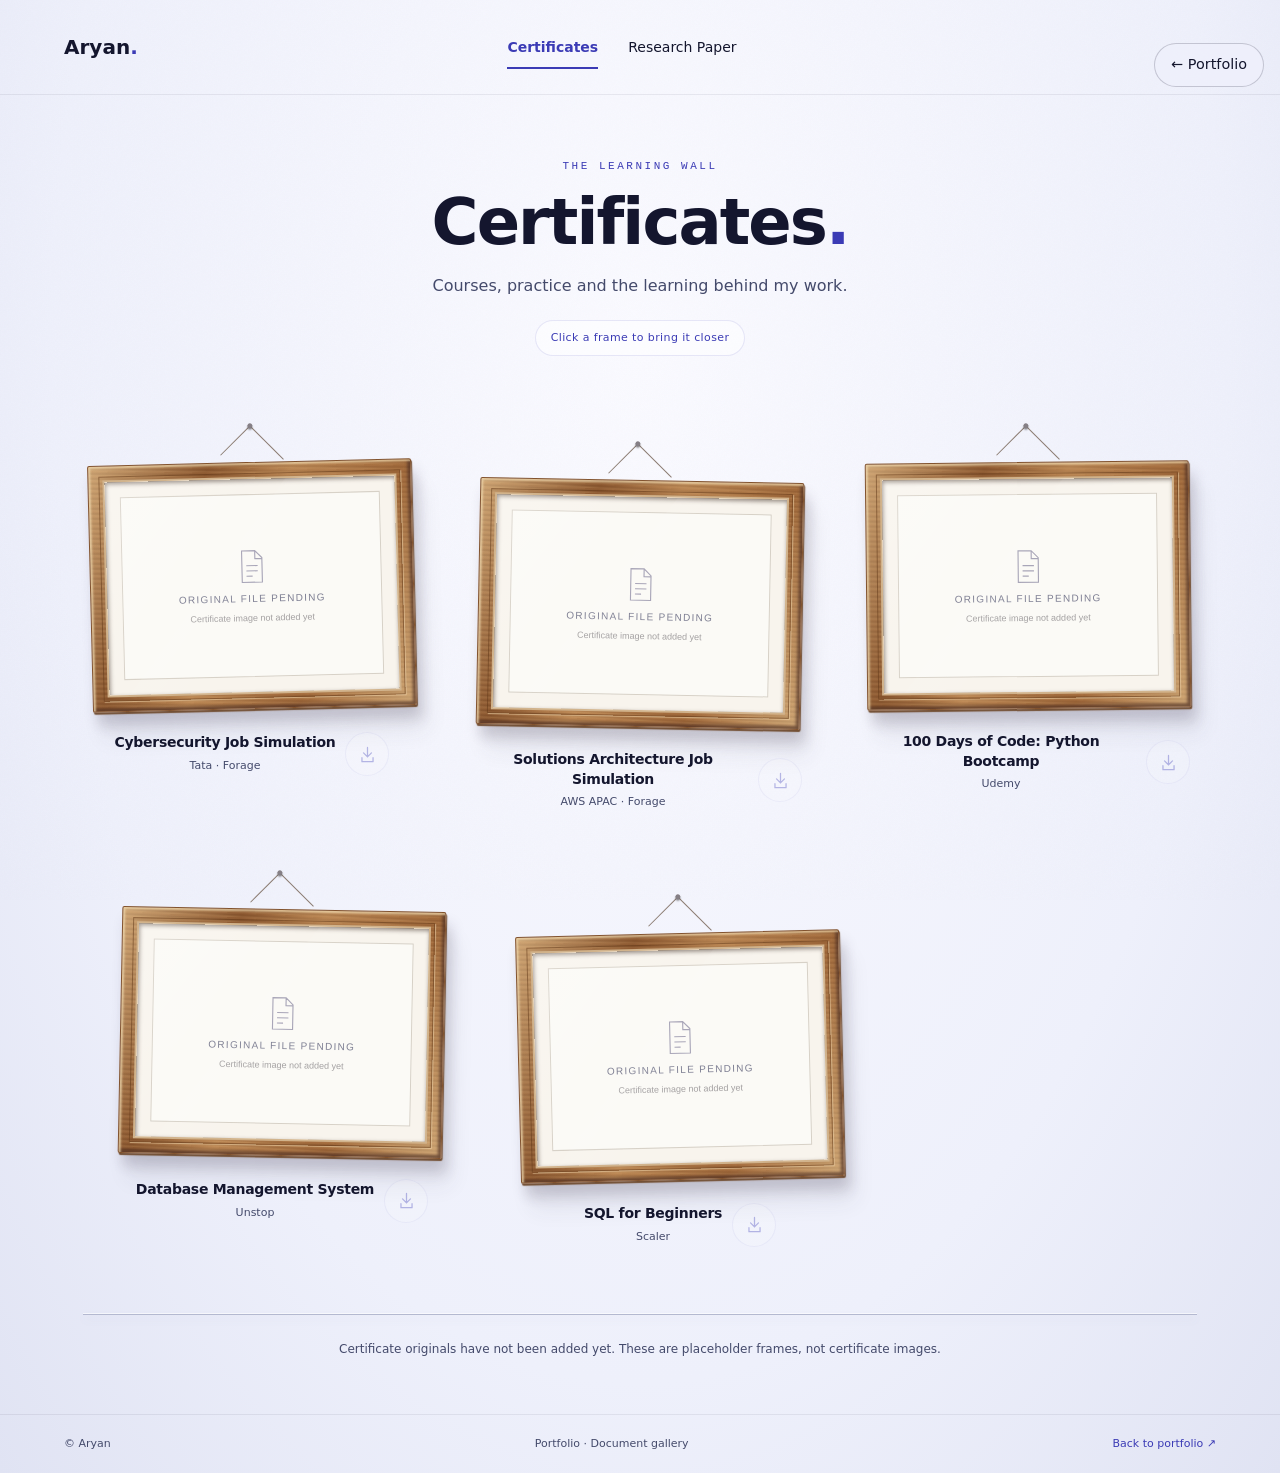
==== certificates.html @ ac75b2b1 "Add initial certificates.html file" ====
<!doctype html><html lang="en"><head><meta charset="utf-8"><meta name="viewport" content="width=device-width,initial-scale=1"><meta name="theme-color" content="#eef0fb"><title>Certificates · Aryan</title><link rel="stylesheet" href="style.css"><link rel="stylesheet" href="gallery.css"></head><body class="gallery-page" data-kind="certificates"><a class="skip-gallery" href="#wall">Skip to frames</a><header class="gallery-nav"><a class="logo" href="index.html">Aryan<span>.</span></a><div><a href="certificates.html" aria-current="page">Certificates</a><a href="research.html" >Research Paper</a></div><a class="back" href="index.html">← Portfolio</a></header><main><div class="gallery-heading"><p class="eyebrow">The learning wall</p><h1>Certificates<span>.</span></h1><p>Courses, practice and the learning behind my work.</p><span class="gallery-hint">Click a frame to bring it closer</span></div><div class="gallery-wall" id="wall"></div><p class="gallery-note">Certificate originals have not been added yet. These are placeholder frames, not certificate images.</p></main><footer class="gallery-footer"><span>© Aryan</span><span>Portfolio · Document gallery</span><a href="index.html">Back to portfolio ↗</a></footer><dialog class="frame-viewer" aria-label="Document preview"><button class="viewer-close" aria-label="Close preview" type="button">×</button><div class="viewer-stage"><div class="viewer-frame wood-frame"></div><div class="viewer-caption"><div><p class="viewer-issuer"></p><h2></h2><p class="viewer-note"></p></div><div class="viewer-download"></div></div></div></dialog><script src="gallery.js"></script></body></html>
---- style.css ----
:root{--g1:#26267a;--g2:#5b5bd6;--onacc:#eef0fb;--navbg:rgba(238,240,251,.88);--bg:#eef0fb;--fg:#14162e;--mut:#444a6b;--a:#3b3bb5;--b:#3b3bb5;--c:#6366f1;--line:rgba(20,22,46,.2);--card:rgba(255,255,255,.8);--accent:var(--a);--accent2:var(--b)}
*{box-sizing:border-box;margin:0;padding:0}
html{scroll-behavior:smooth;-webkit-text-size-adjust:100%}
body{background:var(--bg);color:var(--fg);font-family:Inter,ui-sans-serif,system-ui,-apple-system,"Segoe UI",Roboto,sans-serif;line-height:1.6;overflow-x:hidden}
a{color:inherit;text-decoration:none}
.progress{position:fixed;top:0;left:0;height:3px;width:100%;transform-origin:0 50%;transform:scaleX(0);background:linear-gradient(90deg,var(--accent),var(--accent2));z-index:50}
nav{position:fixed;top:0;left:0;right:0;display:flex;justify-content:space-between;align-items:center;padding:18px clamp(18px,4vw,48px);z-index:40;background:linear-gradient(180deg,var(--navbg),transparent)}
nav .logo{font-weight:800;letter-spacing:-.02em}
nav .links{display:flex;gap:clamp(12px,2.2vw,28px);font-size:.9rem;color:var(--mut)}
nav .links a:hover{color:var(--fg)}
section{position:relative;padding:clamp(80px,14vh,160px) clamp(20px,6vw,96px)}
.wrap{max-width:1180px;margin:0 auto}
.eyebrow{font-family:ui-monospace,Menlo,Consolas,monospace;font-size:.8rem;letter-spacing:.2em;text-transform:uppercase;color:var(--accent);margin-bottom:18px}
h1,h2,h3{letter-spacing:-.03em;line-height:1.05}
h2{font-size:clamp(2rem,5.5vw,4.2rem);margin-bottom:28px}
p{color:var(--mut);font-size:clamp(1rem,1.5vw,1.15rem)}
.grad{background:linear-gradient(100deg,var(--g1),var(--g2));-webkit-background-clip:text;background-clip:text;color:transparent;background-size:200% 100%}
.reveal{opacity:0;transform:translateY(40px);transition:opacity .9s cubic-bezier(.2,.7,.2,1),transform .9s cubic-bezier(.2,.7,.2,1)}
.reveal.in{opacity:1;transform:none}
.hero{min-height:100svh;display:flex;flex-direction:column;justify-content:center}
.hero h1{font-size:clamp(3rem,11.5vw,10rem);font-weight:900}
.hero h1 .ln{display:block;overflow:hidden;padding-bottom:.06em}
.hero h1 .ch{display:inline-block;transform:translateY(110%) rotate(8deg);animation:up 1s cubic-bezier(.2,.8,.2,1) forwards}
@keyframes up{to{transform:none}}
.hero .role{font-size:clamp(1.1rem,2.4vw,1.7rem);margin-top:22px;color:var(--fg)}
.hero .sub{max-width:620px;margin-top:14px}
.cta{display:flex;flex-wrap:wrap;gap:12px;margin-top:34px}
.btn{display:inline-flex;align-items:center;gap:8px;padding:13px 22px;border-radius:999px;border:1px solid var(--line);background:rgba(20,22,46,.05);font-weight:600;font-size:.95rem;transition:transform .25s,background .25s,border-color .25s;cursor:pointer;color:var(--fg);font-family:inherit}
.btn:hover{transform:translateY(-3px);border-color:var(--accent2);background:rgba(20,22,46,.09)}
.btn.primary{background:var(--accent);color:var(--onacc);border:0}
.scrollhint{position:absolute;bottom:28px;left:clamp(20px,6vw,96px);font-size:.75rem;letter-spacing:.2em;color:var(--mut);text-transform:uppercase;display:flex;gap:10px;align-items:center}
.scrollhint i{width:1px;height:38px;background:linear-gradient(var(--accent2),transparent);animation:drip 2s infinite}
@keyframes drip{0%{transform:scaleY(0);transform-origin:top}50%{transform:scaleY(1);transform-origin:top}51%{transform-origin:bottom}100%{transform:scaleY(0);transform-origin:bottom}}
.about-grid{display:grid;grid-template-columns:1.3fr 1fr;gap:clamp(24px,5vw,72px);align-items:start}
.about-grid p+p{margin-top:16px}
.stats{display:grid;grid-template-columns:1fr 1fr;gap:14px}
.stat{border:1px solid var(--line);background:var(--card);border-radius:20px;padding:22px;}
.stat b{display:block;font-size:2rem;letter-spacing:-.03em}
.stat span{font-size:.85rem;color:var(--mut)}
.pgrid{display:grid;grid-template-columns:repeat(2,1fr);gap:22px;margin-top:30px}
.pcard{min-height:320px;border-radius:28px;border:1px solid var(--line);background:var(--card);padding:28px;display:flex;flex-direction:column;justify-content:space-between;position:relative;overflow:hidden;transition:border-color .3s,transform .3s}
.pcard:hover{border-color:var(--pc,var(--accent));transform:translateY(-4px)}
.pcard::before{content:"";position:absolute;inset:-40%;background:radial-gradient(circle at 30% 20%,var(--pc,var(--accent)),transparent 45%);opacity:.16;transition:opacity .4s}
.pcard:hover::before{opacity:.3}
.pcard>*{position:relative}.pcard{text-decoration:none}
.pcard .num{font-family:ui-monospace,monospace;color:var(--accent);font-size:.85rem}
.pcard h3{font-size:clamp(1.6rem,3vw,2.3rem);margin:8px 0 10px}
.pcard p{font-size:1rem}
.chips{display:flex;flex-wrap:wrap;gap:8px;margin-top:14px}
.chip{font-size:.78rem;padding:5px 11px;border-radius:999px;border:1px solid var(--line);color:var(--fg);background:rgba(20,22,46,.05)}
.pcard .open{font-weight:700;display:flex;align-items:center;gap:8px;margin-top:16px}
.more{margin-top:26px;font-size:.95rem;color:var(--mut)}
.more a{color:var(--accent);border-bottom:1px solid currentColor}
/* skills */
.skills{overflow:hidden;padding-left:0;padding-right:0}
.skills .wrap{padding:0 clamp(20px,6vw,96px)}
.mq{display:flex;gap:14px;width:max-content;margin:12px 0;will-change:transform}
.mq span{font-size:clamp(1.4rem,4.5vw,3.4rem);font-weight:800;letter-spacing:-.03em;padding:6px 26px;border:1px solid var(--line);border-radius:999px;white-space:nowrap;background:var(--card)}
.mq.alt span{color:var(--mut);opacity:.75}
.skillgrid{display:grid;grid-template-columns:repeat(auto-fit,minmax(240px,1fr));gap:16px;margin-top:40px}
.sk{border:1px solid var(--line);border-radius:20px;padding:20px;background:var(--card);}
.sk h4{font-size:.8rem;letter-spacing:.15em;text-transform:uppercase;color:var(--accent);margin-bottom:10px;font-family:ui-monospace,monospace}
.sk p{font-size:.95rem;color:var(--fg)}
/* timeline */
.tl{position:relative;padding-left:34px;margin-top:20px}
.tl .rail{position:absolute;left:6px;top:6px;bottom:6px;width:2px;background:var(--line)}
.tl .fill{position:absolute;left:6px;top:6px;width:2px;height:calc(100% - 12px);transform-origin:0 0;transform:scaleY(0);background:linear-gradient(var(--accent),var(--accent2))}
.job{position:relative;margin-bottom:46px}
.job::before{content:"";position:absolute;left:-34px;top:8px;width:14px;height:14px;border-radius:50%;background:var(--bg);border:2px solid var(--accent2);}
.job .when{font-family:ui-monospace,monospace;font-size:.82rem;color:var(--accent2)}
.job h3{font-size:clamp(1.4rem,3vw,2.1rem);margin:4px 0}
.job ul{margin-top:12px;padding-left:18px;color:var(--mut)}
.job li{margin-bottom:8px;font-size:1.02rem}
.certs{display:grid;grid-template-columns:repeat(auto-fit,minmax(260px,1fr));gap:14px;margin-top:30px}
.cert{border:1px solid var(--line);border-radius:18px;padding:16px 18px;background:var(--card)}
.cert b{display:block;font-size:.98rem}.cert span{font-size:.82rem;color:var(--mut)}
/* contact */
.contact{text-align:center;min-height:90vh;display:flex;flex-direction:column;justify-content:center;align-items:center}
.contact .mail{font-size:clamp(1.3rem,5vw,3.6rem);font-weight:800;letter-spacing:-.03em;word-break:break-all;display:inline-block;transition:transform .2s}
.contact .row{display:flex;flex-wrap:wrap;gap:12px;justify-content:center;margin-top:30px}
footer{padding:30px;text-align:center;color:var(--mut);font-size:.82rem}
/* detail pages */
.dhero{min-height:92svh;display:flex;flex-direction:column;justify-content:center;padding-top:110px}
.dhero h1{font-size:clamp(2.6rem,9vw,7.5rem);font-weight:900}
.back{position:fixed;top:18px;left:clamp(18px,4vw,48px);z-index:45;font-size:.9rem;padding:8px 16px;border-radius:999px;border:1px solid var(--line);background:var(--navbg);}
.dnav{position:fixed;top:18px;right:clamp(18px,4vw,48px);z-index:45;display:flex;gap:10px}
.dnav a{font-size:.9rem;padding:8px 16px;border-radius:999px;border:1px solid var(--line);background:var(--navbg);}
.facts{display:grid;grid-template-columns:repeat(auto-fit,minmax(230px,1fr));gap:16px;margin-top:30px}
.fact{border:1px solid var(--line);border-radius:22px;padding:22px;background:var(--card);}
.fact h4{font-size:1.15rem;margin-bottom:8px;letter-spacing:-.02em}
.fact p{font-size:.95rem}
.steps{counter-reset:s;display:grid;gap:18px;margin-top:20px}
.step{display:grid;grid-template-columns:70px 1fr;gap:18px;align-items:start;border-top:1px solid var(--line);padding-top:18px}
.step::before{counter-increment:s;content:"0" counter(s);font-family:ui-monospace,monospace;font-size:2rem;color:var(--accent2);font-weight:700}
.step h4{font-size:1.3rem;margin-bottom:4px}
.note{border-left:3px solid var(--accent2);padding:10px 16px;background:rgba(20,22,46,.05);border-radius:0 12px 12px 0;margin-top:22px;font-size:.95rem;color:var(--fg)}
.nextp{display:block;text-align:center;padding:90px 20px}
.nextp small{display:block;color:var(--mut);letter-spacing:.2em;text-transform:uppercase;font-size:.75rem;margin-bottom:10px}
.nextp b{font-size:clamp(2rem,7vw,5rem);letter-spacing:-.03em}
.demo{margin-top:24px;font-family:ui-monospace,Menlo,monospace;font-size:.88rem;border:1px solid var(--line);border-radius:16px;padding:16px;background:#14162e;color:#eef0fb;overflow:auto;white-space:pre}
@media(max-width:820px){
 nav .links{display:none}
 .about-grid{grid-template-columns:1fr}
 .pgrid{grid-template-columns:1fr}
 .step{grid-template-columns:48px 1fr}
 .dnav{display:none}
}
@media(prefers-reduced-motion:reduce){.reveal{opacity:1;transform:none;transition:none}.hero h1 .ch{animation:none;transform:none}.conic{display:none}}

.gs .ch{background:linear-gradient(100deg,var(--g1),var(--g2),var(--g1));background-size:1000% 100%;-webkit-background-clip:text;background-clip:text;color:transparent}
.dhero h1{overflow-wrap:anywhere;font-size:clamp(2.4rem,8vw,6.5rem)}
.hero h1 .ln{white-space:nowrap}
@media(max-width:820px){.dhero h1 .ln{white-space:normal}.hero h1{font-size:clamp(2.6rem,15vw,5rem)}}
.stat b{font-size:clamp(1.4rem,5vw,2rem)}
.dhero p{text-shadow:0 2px 14px var(--navbg)}
.dhero h1{overflow-wrap:break-word;font-size:clamp(2.2rem,7vw,5.5rem)}.dhero h1 .ln{white-space:normal}

.btn:hover{border-color:var(--accent)}.back,.dnav a{background:var(--navbg)}nav .links a:hover{color:var(--accent)}


body{background:var(--bg)}
#scene{position:fixed;inset:0;z-index:-1;overflow:hidden;pointer-events:none;contain:strict}
#scene .sky,#scene .far,#scene .world,#scene .fg,#scene .stars{position:absolute;left:0;width:100%}
#scene .sky{top:0;height:100%}
#scene .stars{top:0;height:60%}
#scene .stars .tw{animation:tw 4s ease-in-out infinite alternate}
@keyframes tw{from{opacity:.25}to{opacity:1}}
#scene .orb{position:absolute;left:0;top:0;width:min(16vmin,150px);height:min(16vmin,150px);margin:-8vmin 0 0 -8vmin;border-radius:50%;will-change:transform;opacity:.6}
#scene .orb.big{width:min(26vmin,240px);height:min(26vmin,240px);margin:-13vmin 0 0 -13vmin}
#scene .far{top:0;height:150vh;will-change:transform;opacity:.6}
#scene .far svg,#scene .fg svg{display:block;width:100%;height:100%}
#scene .world{top:0;height:320vh;will-change:transform}
#scene .mt{position:absolute;left:50%;top:0;height:100%;width:max(100vw,144vh);transform:translateX(-50%)}
#scene .mt svg{display:block;width:100%;height:100%}
#scene .fg{bottom:0;height:24vh;will-change:transform}
#scene .mist{opacity:.55;position:absolute;left:-30%;width:160%;height:16vh;margin-top:-8vh;animation:drift 70s ease-in-out infinite alternate;will-change:transform}
@keyframes drift{from{transform:translate3d(-6%,0,0)}to{transform:translate3d(6%,0,0)}}
/* altitude HUD */
.hud{position:fixed;right:14px;top:50%;transform:translateY(-50%);height:42vh;width:2px;background:var(--line);z-index:30;border-radius:2px}
.hud i{position:absolute;right:-3px;width:8px;height:8px;border-radius:50%;background:var(--accent);top:0;margin-top:-4px;will-change:transform}
.hud b{position:absolute;right:16px;top:0;margin-top:-10px;font:600 .72rem ui-monospace,Menlo,monospace;letter-spacing:.12em;text-transform:uppercase;color:var(--fg);background:var(--navbg);padding:3px 8px;border-radius:999px;border:1px solid var(--line);white-space:nowrap}
.hud u{position:absolute;right:-2px;width:6px;height:2px;background:var(--line)}
@media(max-width:820px){.hud{right:8px;height:34vh}.hud b{display:none}}
@media(prefers-reduced-motion:reduce){#scene .mist,#scene .stars .tw{animation:none}}
body[data-theme=triage]{--bg:#0c2218;--fg:#e6e9f8;--mut:#b6c7ba;--a:#a5b4fc;--accent:#a5b4fc;--accent2:#a5b4fc;--line:rgba(238,240,226,.24);--card:rgba(14,40,30,.82);--g1:#a5b4fc;--g2:#e6e9f8;--onacc:#07150f;--navbg:rgba(12,34,24,.9)}
body[data-theme=triage] .demo{background:#06130d;color:#e6e9f8}
---- gallery.css ----
.document-buttons{position:fixed;bottom:22px;right:24px;display:flex;gap:10px;z-index:41}.document-buttons .btn{background:rgba(238,240,251,.94);backdrop-filter:blur(16px);box-shadow:0 5px 22px #14162e12}.document-buttons .btn span{color:var(--a);font-size:19px}
.gallery-page{min-height:100vh;background:radial-gradient(ellipse at 50% 24%,#fafaff 0,#eef0fb 65%,#e0e3f3 100%);color:var(--fg)}.gallery-page::after{content:"";position:fixed;inset:0;pointer-events:none;opacity:.035;background-image:url("data:image/svg+xml,%3Csvg xmlns='http://www.w3.org/2000/svg' width='150' height='150'%3E%3Cfilter id='n'%3E%3CfeTurbulence type='fractalNoise' baseFrequency='.7' numOctaves='3' stitchTiles='stitch'/%3E%3C/filter%3E%3Crect width='100%25' height='100%25' opacity='.6' filter='url(%23n)'/%3E%3C/svg%3E");z-index:-1}.gallery-nav{max-width:1440px;margin:auto;padding:25px 5%;display:flex;justify-content:space-between;align-items:center;gap:25px;font-size:14px;border-bottom:1px solid #14162e12}.gallery-nav .logo{font-size:20px;font-weight:800}.gallery-nav .logo span,.gallery-heading h1 span{color:var(--a)}.gallery-nav>div{display:flex;gap:30px}.gallery-nav [aria-current]{color:var(--a);font-weight:650}.gallery-nav [aria-current]::after{content:"";display:block;margin-top:4px;height:2px;background:var(--a)}.gallery-nav a{min-height:44px;display:inline-flex;align-items:center;position:relative}.gallery-nav [aria-current]::after{position:absolute;bottom:0;left:0;right:0}.gallery-heading{text-align:center;padding:63px 20px 48px}.gallery-heading .eyebrow{font-size:11px;letter-spacing:.23em;margin-bottom:13px}.gallery-heading h1{font-size:clamp(38px,5vw,64px);font-weight:800;margin-bottom:17px}.gallery-heading>p:not(.eyebrow){font-size:16px}.gallery-hint{display:inline-block;margin-top:22px;padding:8px 15px;border:1px solid #3b3bb51d;border-radius:24px;font-size:11px;letter-spacing:.035em;color:var(--a);background:#fff8}.gallery-wall{max-width:1210px;margin:auto;padding:32px 55px 68px;display:grid;grid-template-columns:repeat(3,minmax(0,1fr));column-gap:64px;row-gap:72px;position:relative}.gallery-wall::after{content:"";position:absolute;left:4%;right:4%;bottom:0;border-top:1px solid #b4b9d0;box-shadow:0 -1px #ffffff9c,0 4px 10px #727a9b29}.frame-card{min-width:0;position:relative;padding-top:26px;text-align:center;--tilt:-1.4deg}.frame-card:nth-child(2n){--tilt:1.1deg}.frame-card:nth-child(3n){--tilt:-.6deg}.hanging-wire{position:absolute;top:0;left:calc(50% - 24px);width:48px;height:42px;transform:rotate(45deg);border-left:1px solid #8b7c72;border-top:1px solid #8b7c72;z-index:0}.hanging-wire::before{content:"";position:absolute;top:-3px;left:-3px;width:5px;height:5px;border-radius:100%;background:#857f85;box-shadow:1px 1px 2px #0006}.frame-open{display:block;width:100%;position:relative;border:0;padding:0;background:none;text-align:center;cursor:zoom-in;transform:rotate(var(--tilt));transition:transform .35s cubic-bezier(.2,.7,.2,1),filter .35s;z-index:1}.frame-open:hover{transform:rotate(0) translateY(-5px);filter:drop-shadow(0 8px 6px #53412a25)}.frame-open:focus-visible{outline:3px solid var(--a);outline-offset:8px}.wood-frame{padding:16px;background:repeating-linear-gradient(2deg,#8c532c22 0px,#d6a97633 1px,#4c291425 3px,#bd86572a 5px),linear-gradient(115deg,#d6ae7c,#89552d 28%,#bd8955 47%,#a06839 73%,#d7b07d);border:1px solid #82532e;border-radius:2px;box-shadow:inset 2px 2px 2px #efd9afbc,inset -3px -3px 3px #492c21aa,1px 2px 1px #735035,5px 13px 14px #39324a35,10px 27px 22px #39324a12;position:relative}.wood-frame::after{content:"";position:absolute;inset:10px;border:1px solid #63391988;box-shadow:1px 1px 1px #eccfa5aa;pointer-events:none}.mat{padding:15px;background:#f8f4ed;box-shadow:inset 1px 2px 4px #38281e88,0 0 0 2px #d1b38c;position:relative;overflow:hidden}.placeholder{aspect-ratio:1.42;display:flex;flex-direction:column;align-items:center;justify-content:center;background:#fbfaf6;border:1px solid #d7d1c7;padding:15px;gap:9px;color:#7d7e92}.placeholder svg{width:30px;height:35px;stroke:#a5a2b5}.placeholder b{font-size:10px;letter-spacing:.13em;font-weight:500}.placeholder small{font-size:9px;color:#a3a0a1}.frame-glass{pointer-events:none;position:absolute;inset:16px;background:linear-gradient(127deg,#fff3 0%,#fff0 40%,#fff1 40.3%,#fff0 60%)}.frame-label{margin-top:23px;display:flex;align-items:center;gap:10px;justify-content:center}.frame-label h2{font-size:14px;line-height:1.4;letter-spacing:-.02em;margin:0}.frame-label p{font-size:11px;margin-top:4px}.frame-label>div{min-width:0}.download-icon{width:44px;height:44px;display:inline-flex;align-items:center;justify-content:center;flex-shrink:0;border:1px solid #3b3bb52a;border-radius:50%;background:#ffffff70;color:var(--a)}.download-icon svg{width:19px;height:19px}.download-icon[aria-disabled]{opacity:.34;cursor:not-allowed}.download-icon:hover:not([aria-disabled]){background:var(--a);color:white}.gallery-note{text-align:center;font-size:12px;max-width:660px;padding:25px 20px 55px;margin:auto}.gallery-footer{padding:20px 5%;border-top:1px solid #14162e12;display:flex;justify-content:space-between;gap:20px;font-size:11px;color:var(--mut)}.gallery-footer a{color:var(--a)}.paper-wall{grid-template-columns:390px minmax(0,1fr);gap:80px;align-items:center;max-width:1050px;padding-top:18px}.paper-wall .frame-card{--tilt:-1deg}.paper-wall .mat{padding:17px}.paper-wall img{width:100%;display:block;aspect-ratio:1275/1650;object-fit:contain;background:white}.paper-wall .frame-label h2{font-size:12px}.paper-description .eyebrow{font-size:10px}.paper-description h2{font-size:32px;line-height:1.15;margin-bottom:20px}.paper-description p{font-size:15px}.paper-description dl{margin:27px 0;display:grid;gap:15px}.paper-description dt{font-size:10px;text-transform:uppercase;letter-spacing:.13em;color:var(--a)}.paper-description dd{font-size:14px;color:var(--mut);margin:3px 0}.paper-description>a{font-size:12px;text-decoration:underline;text-underline-offset:4px}.frame-viewer{border:0;background:transparent;color:var(--fg);padding:60px 22px 20px;max-width:none;max-height:100dvh;width:100%;height:100dvh;overflow:auto;inset:0;margin:0}.frame-viewer::backdrop{background:#e8ebf1de;backdrop-filter:blur(13px)}.viewer-stage{max-width:800px;margin:auto;position:relative}.viewer-frame{padding:20px;max-width:750px;margin:auto;transform-origin:center}.viewer-frame .mat{padding:22px}.viewer-frame .placeholder{min-height:300px}.viewer-frame .placeholder b{font-size:14px}.viewer-frame img{max-height:68dvh;width:100%;object-fit:contain;display:block;background:#fff}.viewer-close{position:fixed;right:24px;top:15px;z-index:5;display:grid;place-items:center;border:1px solid #3b3bb52a;border-radius:50%;background:#f8f9ff;color:var(--fg);font-size:28px;width:44px;height:44px;cursor:pointer}.viewer-caption{display:flex;justify-content:space-between;align-items:center;gap:20px;margin:22px auto 0;max-width:750px}.viewer-caption h2{font-size:19px;line-height:1.3;margin:5px 0}.viewer-issuer{font-size:11px;color:var(--a);text-transform:uppercase;letter-spacing:.08em}.viewer-note{font-size:12px}.skip-gallery{position:absolute;top:-100px;padding:10px;background:white;z-index:99}.skip-gallery:focus{top:0}:focus-visible{outline:3px solid var(--a);outline-offset:4px}
@media(min-width:1000px){.frame-card:nth-child(2){margin-top:18px}.frame-card:nth-child(4){margin-left:30px;margin-right:-30px}.frame-card:nth-child(5){margin-top:24px;margin-left:40px;margin-right:-40px}}
@media(max-width:900px){.gallery-wall{grid-template-columns:repeat(2,minmax(0,1fr));gap:55px 38px;padding:28px 35px 60px}.paper-wall{grid-template-columns: minmax(0,340px) 1fr;gap:35px}.paper-description h2{font-size:27px}}
@media(max-width:600px){.gallery-nav{padding:16px 20px;flex-wrap:wrap;gap:6px 20px}.gallery-nav>div{order:3;width:100%;justify-content:center;gap:32px;margin-top:7px;font-size:12px}.gallery-nav .back{margin-left:auto;font-size:12px}.gallery-heading{padding:38px 23px 30px}.gallery-heading h1{font-size:38px}.gallery-heading>p:not(.eyebrow){font-size:14px;max-width:290px;margin:auto}.gallery-hint{margin-top:17px}.gallery-wall{grid-template-columns:1fr;max-width:380px;row-gap:58px;padding:22px 36px 52px}.wood-frame{padding:15px}.frame-label{margin-top:20px}.frame-label h2{font-size:14px}.frame-label p{font-size:12px}.placeholder{aspect-ratio:1.42}.paper-wall{max-width:390px;gap:46px;padding:26px 32px 50px}.paper-wall .frame-label h2{font-size:12px}.paper-description{padding:0 4px}.paper-description h2{font-size:28px}.gallery-note{padding:24px 27px 38px;font-size:11px}.gallery-footer{padding:20px;flex-wrap:wrap;gap:10px}.gallery-footer span:nth-child(2){order:3;width:100%;font-size:10px}.gallery-footer a{margin-left:auto}.viewer-frame{padding:14px}.viewer-frame .mat{padding:10px}.viewer-frame .placeholder{min-height:175px}.viewer-frame .placeholder b{font-size:10px}.viewer-frame .placeholder small{font-size:9px}.frame-viewer{padding:90px 17px 25px;display:none}.frame-viewer[open]{display:flex;align-items:center}.viewer-caption{gap:14px;margin-top:22px}.viewer-caption h2{font-size:17px}.viewer-frame img{max-height:61dvh}.viewer-stage{width:100%}.document-buttons{bottom:14px;right:14px;left:14px;gap:8px;justify-content:center}.document-buttons .btn{padding:12px 16px;font-size:12px}.viewer-note{font-size:11px}.gallery-heading .eyebrow{font-size:10px}}
@media(prefers-reduced-motion:reduce){html{scroll-behavior:auto}.frame-open{transition:none}}
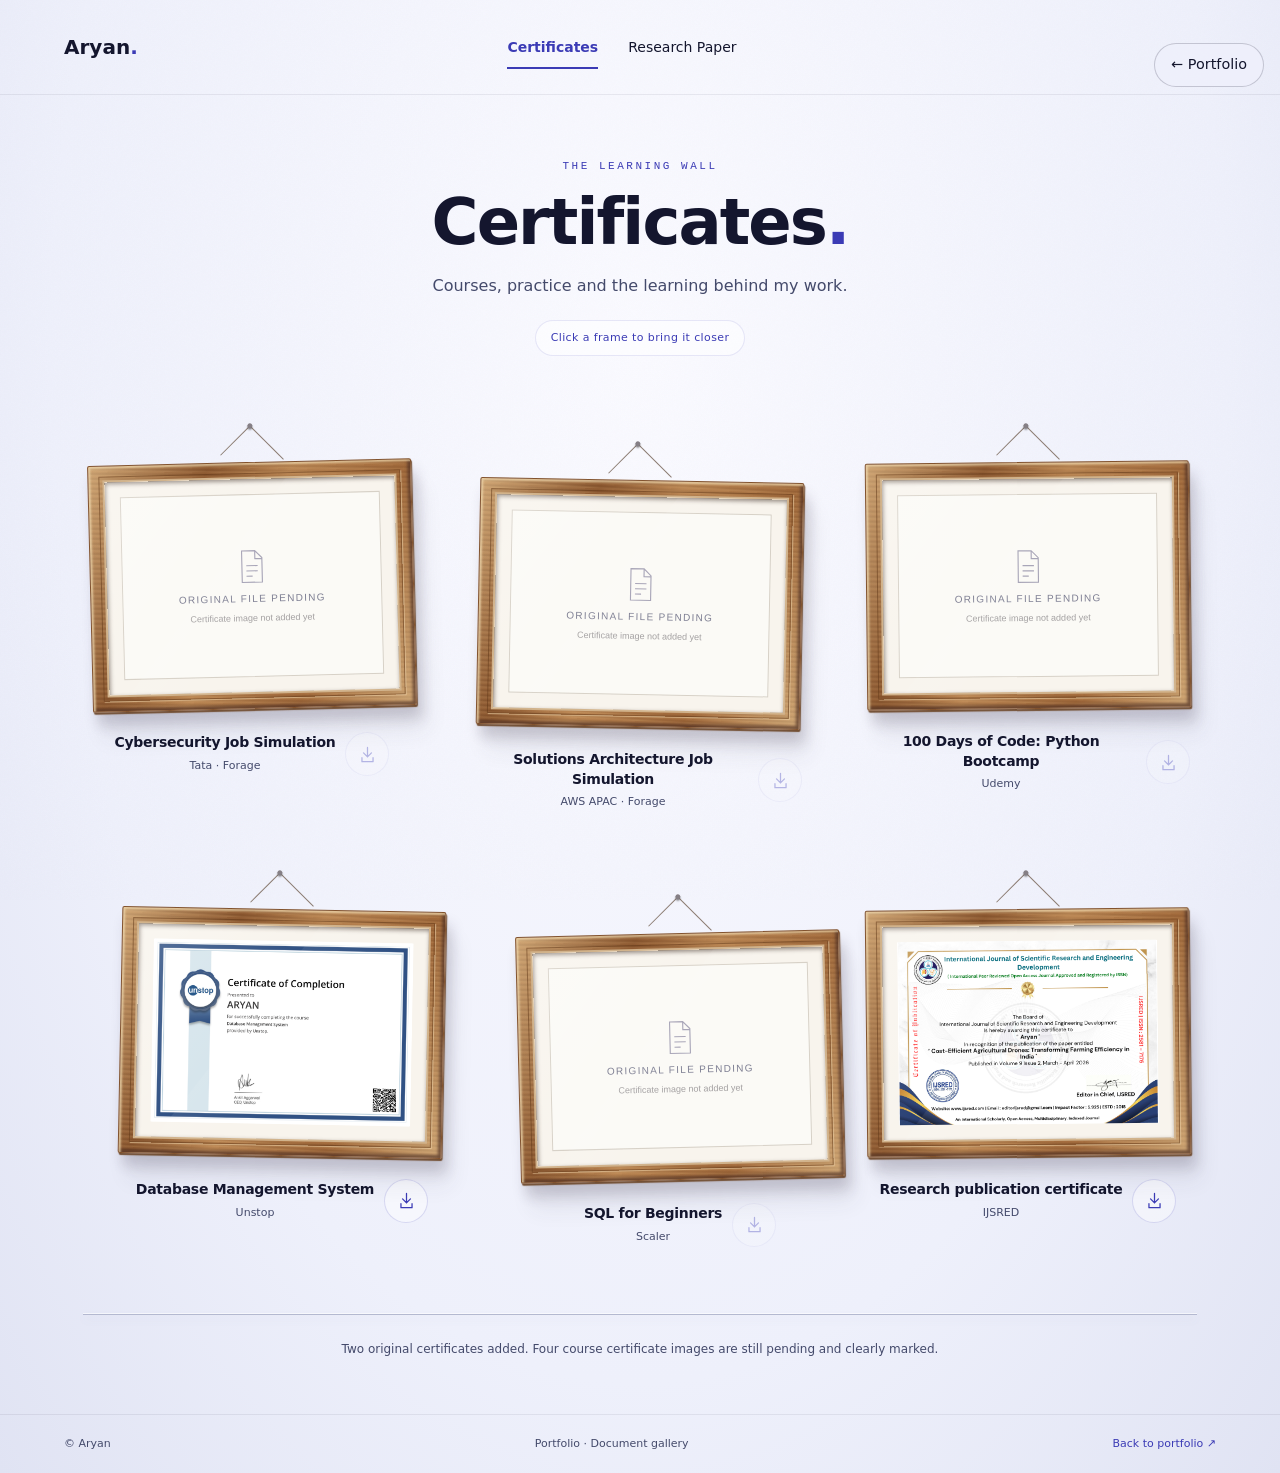
==== commit def7e633: "Update certificates page with new content Two original certificates added. Four course certificate i" ====
--- a/certificates.html
+++ b/certificates.html
@@ -1 +1 @@
-<!doctype html><html lang="en"><head><meta charset="utf-8"><meta name="viewport" content="width=device-width,initial-scale=1"><meta name="theme-color" content="#eef0fb"><title>Certificates · Aryan</title><link rel="stylesheet" href="style.css"><link rel="stylesheet" href="gallery.css"></head><body class="gallery-page" data-kind="certificates"><a class="skip-gallery" href="#wall">Skip to frames</a><header class="gallery-nav"><a class="logo" href="index.html">Aryan<span>.</span></a><div><a href="certificates.html" aria-current="page">Certificates</a><a href="research.html" >Research Paper</a></div><a class="back" href="index.html">← Portfolio</a></header><main><div class="gallery-heading"><p class="eyebrow">The learning wall</p><h1>Certificates<span>.</span></h1><p>Courses, practice and the learning behind my work.</p><span class="gallery-hint">Click a frame to bring it closer</span></div><div class="gallery-wall" id="wall"></div><p class="gallery-note">Certificate originals have not been added yet. These are placeholder frames, not certificate images.</p></main><footer class="gallery-footer"><span>© Aryan</span><span>Portfolio · Document gallery</span><a href="index.html">Back to portfolio ↗</a></footer><dialog class="frame-viewer" aria-label="Document preview"><button class="viewer-close" aria-label="Close preview" type="button">×</button><div class="viewer-stage"><div class="viewer-frame wood-frame"></div><div class="viewer-caption"><div><p class="viewer-issuer"></p><h2></h2><p class="viewer-note"></p></div><div class="viewer-download"></div></div></div></dialog><script src="gallery.js"></script></body></html>
+<!doctype html><html lang="en"><head><meta charset="utf-8"><meta name="viewport" content="width=device-width,initial-scale=1"><meta name="theme-color" content="#eef0fb"><title>Certificates · Aryan</title><link rel="stylesheet" href="style.css"><link rel="stylesheet" href="gallery.css"></head><body class="gallery-page" data-kind="certificates"><a class="skip-gallery" href="#wall">Skip to frames</a><header class="gallery-nav"><a class="logo" href="index.html">Aryan<span>.</span></a><div><a href="certificates.html" aria-current="page">Certificates</a><a href="research.html" >Research Paper</a></div><a class="back" href="index.html">← Portfolio</a></header><main><div class="gallery-heading"><p class="eyebrow">The learning wall</p><h1>Certificates<span>.</span></h1><p>Courses, practice and the learning behind my work.</p><span class="gallery-hint">Click a frame to bring it closer</span></div><div class="gallery-wall" id="wall"></div><p class="gallery-note">Two original certificates added. Four course certificate images are still pending and clearly marked.</p></main><footer class="gallery-footer"><span>© Aryan</span><span>Portfolio · Document gallery</span><a href="index.html">Back to portfolio ↗</a></footer><dialog class="frame-viewer" aria-label="Document preview"><button class="viewer-close" aria-label="Close preview" type="button">×</button><div class="viewer-stage"><div class="viewer-frame wood-frame"></div><div class="viewer-caption"><div><p class="viewer-issuer"></p><h2></h2><p class="viewer-note"></p></div><div class="viewer-download"></div></div></div></dialog><script src="gallery.js"></script></body></html>
--- a/gallery.css
+++ b/gallery.css
@@ -4,3 +4,5 @@
 @media(max-width:900px){.gallery-wall{grid-template-columns:repeat(2,minmax(0,1fr));gap:55px 38px;padding:28px 35px 60px}.paper-wall{grid-template-columns: minmax(0,340px) 1fr;gap:35px}.paper-description h2{font-size:27px}}
 @media(max-width:600px){.gallery-nav{padding:16px 20px;flex-wrap:wrap;gap:6px 20px}.gallery-nav>div{order:3;width:100%;justify-content:center;gap:32px;margin-top:7px;font-size:12px}.gallery-nav .back{margin-left:auto;font-size:12px}.gallery-heading{padding:38px 23px 30px}.gallery-heading h1{font-size:38px}.gallery-heading>p:not(.eyebrow){font-size:14px;max-width:290px;margin:auto}.gallery-hint{margin-top:17px}.gallery-wall{grid-template-columns:1fr;max-width:380px;row-gap:58px;padding:22px 36px 52px}.wood-frame{padding:15px}.frame-label{margin-top:20px}.frame-label h2{font-size:14px}.frame-label p{font-size:12px}.placeholder{aspect-ratio:1.42}.paper-wall{max-width:390px;gap:46px;padding:26px 32px 50px}.paper-wall .frame-label h2{font-size:12px}.paper-description{padding:0 4px}.paper-description h2{font-size:28px}.gallery-note{padding:24px 27px 38px;font-size:11px}.gallery-footer{padding:20px;flex-wrap:wrap;gap:10px}.gallery-footer span:nth-child(2){order:3;width:100%;font-size:10px}.gallery-footer a{margin-left:auto}.viewer-frame{padding:14px}.viewer-frame .mat{padding:10px}.viewer-frame .placeholder{min-height:175px}.viewer-frame .placeholder b{font-size:10px}.viewer-frame .placeholder small{font-size:9px}.frame-viewer{padding:90px 17px 25px;display:none}.frame-viewer[open]{display:flex;align-items:center}.viewer-caption{gap:14px;margin-top:22px}.viewer-caption h2{font-size:17px}.viewer-frame img{max-height:61dvh}.viewer-stage{width:100%}.document-buttons{bottom:14px;right:14px;left:14px;gap:8px;justify-content:center}.document-buttons .btn{padding:12px 16px;font-size:12px}.viewer-note{font-size:11px}.gallery-heading .eyebrow{font-size:10px}}
 @media(prefers-reduced-motion:reduce){html{scroll-behavior:auto}.frame-open{transition:none}}
+
+.frame-card .mat>img{display:block;width:100%;aspect-ratio:1.42;object-fit:contain;background:#fff}.viewer-frame .mat>img{max-height:68dvh;max-width:100%;width:auto;margin:auto}.frame-open img{color:var(--mut)}
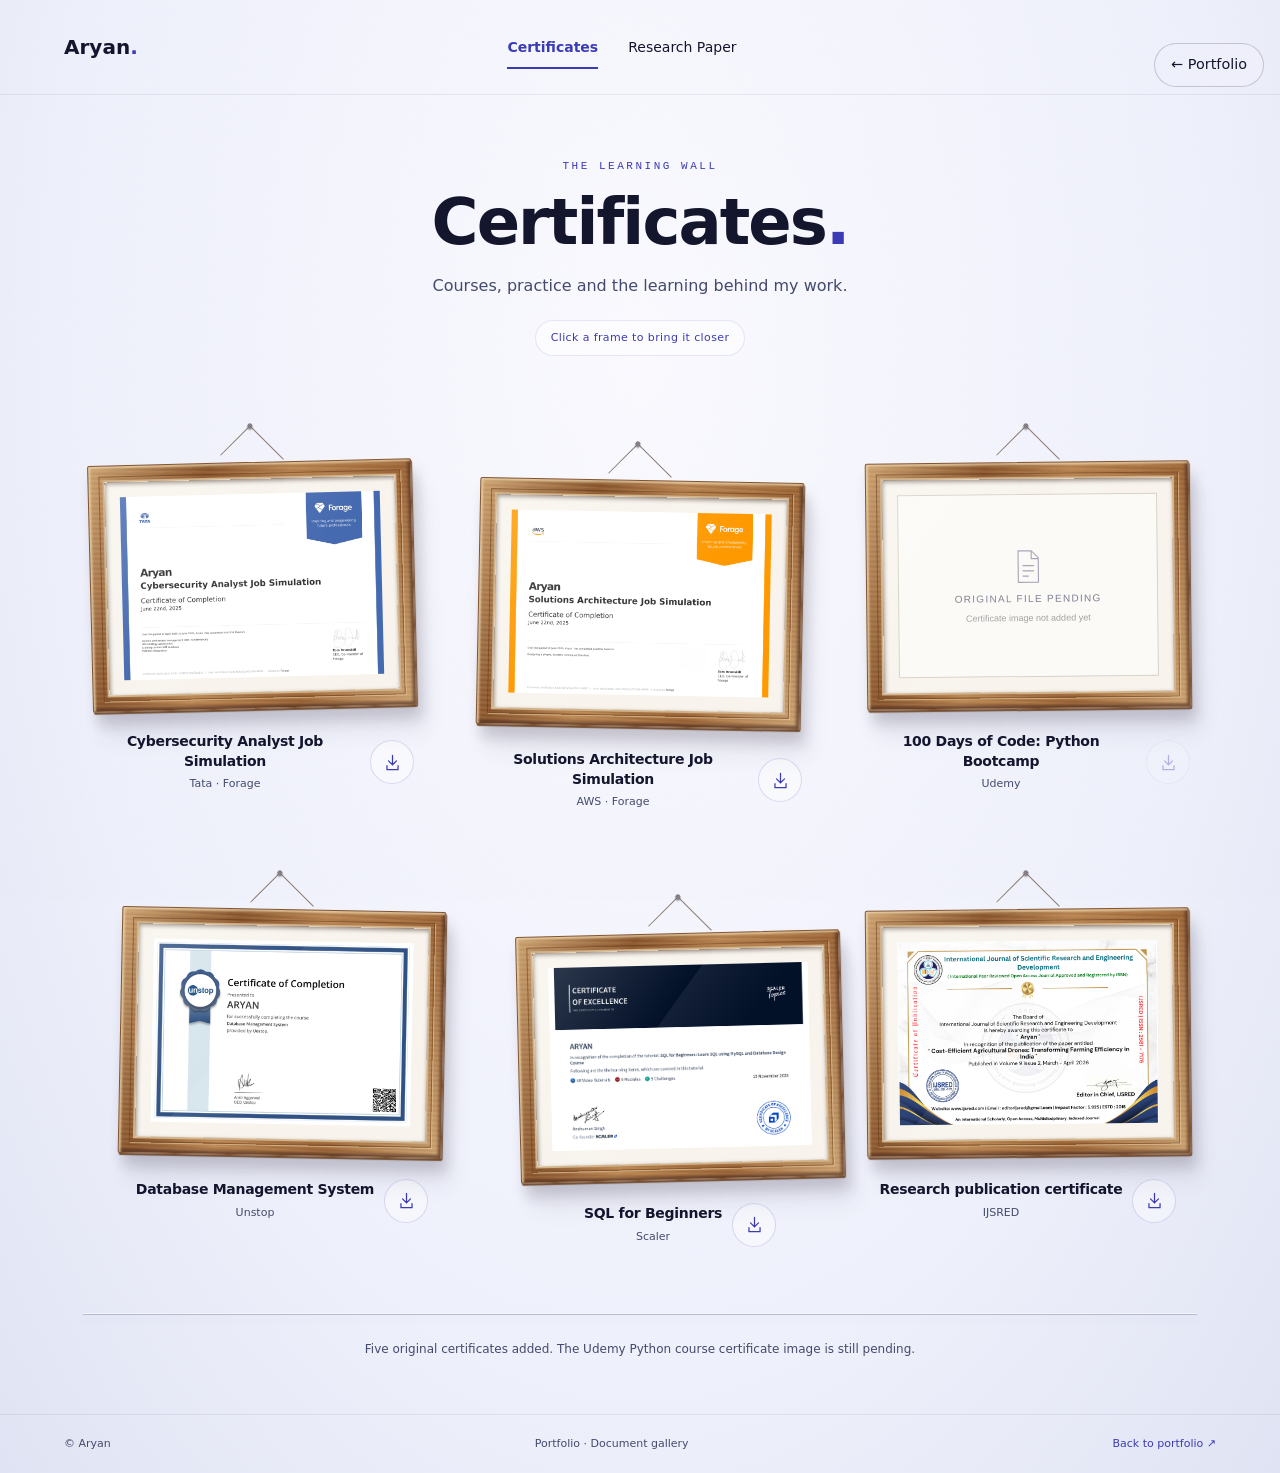
==== commit 25dc4bbe: "Update certificate note in certificates.html Updated the number of original certificates mentioned i" ====
--- a/certificates.html
+++ b/certificates.html
@@ -1 +1 @@
-<!doctype html><html lang="en"><head><meta charset="utf-8"><meta name="viewport" content="width=device-width,initial-scale=1"><meta name="theme-color" content="#eef0fb"><title>Certificates · Aryan</title><link rel="stylesheet" href="style.css"><link rel="stylesheet" href="gallery.css"></head><body class="gallery-page" data-kind="certificates"><a class="skip-gallery" href="#wall">Skip to frames</a><header class="gallery-nav"><a class="logo" href="index.html">Aryan<span>.</span></a><div><a href="certificates.html" aria-current="page">Certificates</a><a href="research.html" >Research Paper</a></div><a class="back" href="index.html">← Portfolio</a></header><main><div class="gallery-heading"><p class="eyebrow">The learning wall</p><h1>Certificates<span>.</span></h1><p>Courses, practice and the learning behind my work.</p><span class="gallery-hint">Click a frame to bring it closer</span></div><div class="gallery-wall" id="wall"></div><p class="gallery-note">Two original certificates added. Four course certificate images are still pending and clearly marked.</p></main><footer class="gallery-footer"><span>© Aryan</span><span>Portfolio · Document gallery</span><a href="index.html">Back to portfolio ↗</a></footer><dialog class="frame-viewer" aria-label="Document preview"><button class="viewer-close" aria-label="Close preview" type="button">×</button><div class="viewer-stage"><div class="viewer-frame wood-frame"></div><div class="viewer-caption"><div><p class="viewer-issuer"></p><h2></h2><p class="viewer-note"></p></div><div class="viewer-download"></div></div></div></dialog><script src="gallery.js"></script></body></html>
+<!doctype html><html lang="en"><head><meta charset="utf-8"><meta name="viewport" content="width=device-width,initial-scale=1"><meta name="theme-color" content="#eef0fb"><title>Certificates · Aryan</title><link rel="stylesheet" href="style.css"><link rel="stylesheet" href="gallery.css"></head><body class="gallery-page" data-kind="certificates"><a class="skip-gallery" href="#wall">Skip to frames</a><header class="gallery-nav"><a class="logo" href="index.html">Aryan<span>.</span></a><div><a href="certificates.html" aria-current="page">Certificates</a><a href="research.html" >Research Paper</a></div><a class="back" href="index.html">← Portfolio</a></header><main><div class="gallery-heading"><p class="eyebrow">The learning wall</p><h1>Certificates<span>.</span></h1><p>Courses, practice and the learning behind my work.</p><span class="gallery-hint">Click a frame to bring it closer</span></div><div class="gallery-wall" id="wall"></div><p class="gallery-note">Five original certificates added. The Udemy Python course certificate image is still pending.</p></main><footer class="gallery-footer"><span>© Aryan</span><span>Portfolio · Document gallery</span><a href="index.html">Back to portfolio ↗</a></footer><dialog class="frame-viewer" aria-label="Document preview"><button class="viewer-close" aria-label="Close preview" type="button">×</button><div class="viewer-stage"><div class="viewer-frame wood-frame"></div><div class="viewer-caption"><div><p class="viewer-issuer"></p><h2></h2><p class="viewer-note"></p></div><div class="viewer-download"></div></div></div></dialog><script src="gallery.js"></script></body></html>
--- a/gallery.css
+++ b/gallery.css
@@ -6,3 +6,4 @@
 @media(prefers-reduced-motion:reduce){html{scroll-behavior:auto}.frame-open{transition:none}}
 
 .frame-card .mat>img{display:block;width:100%;aspect-ratio:1.42;object-fit:contain;background:#fff}.viewer-frame .mat>img{max-height:68dvh;max-width:100%;width:auto;margin:auto}.frame-open img{color:var(--mut)}
+.paper-wall .frame-card .mat>img{aspect-ratio:auto}
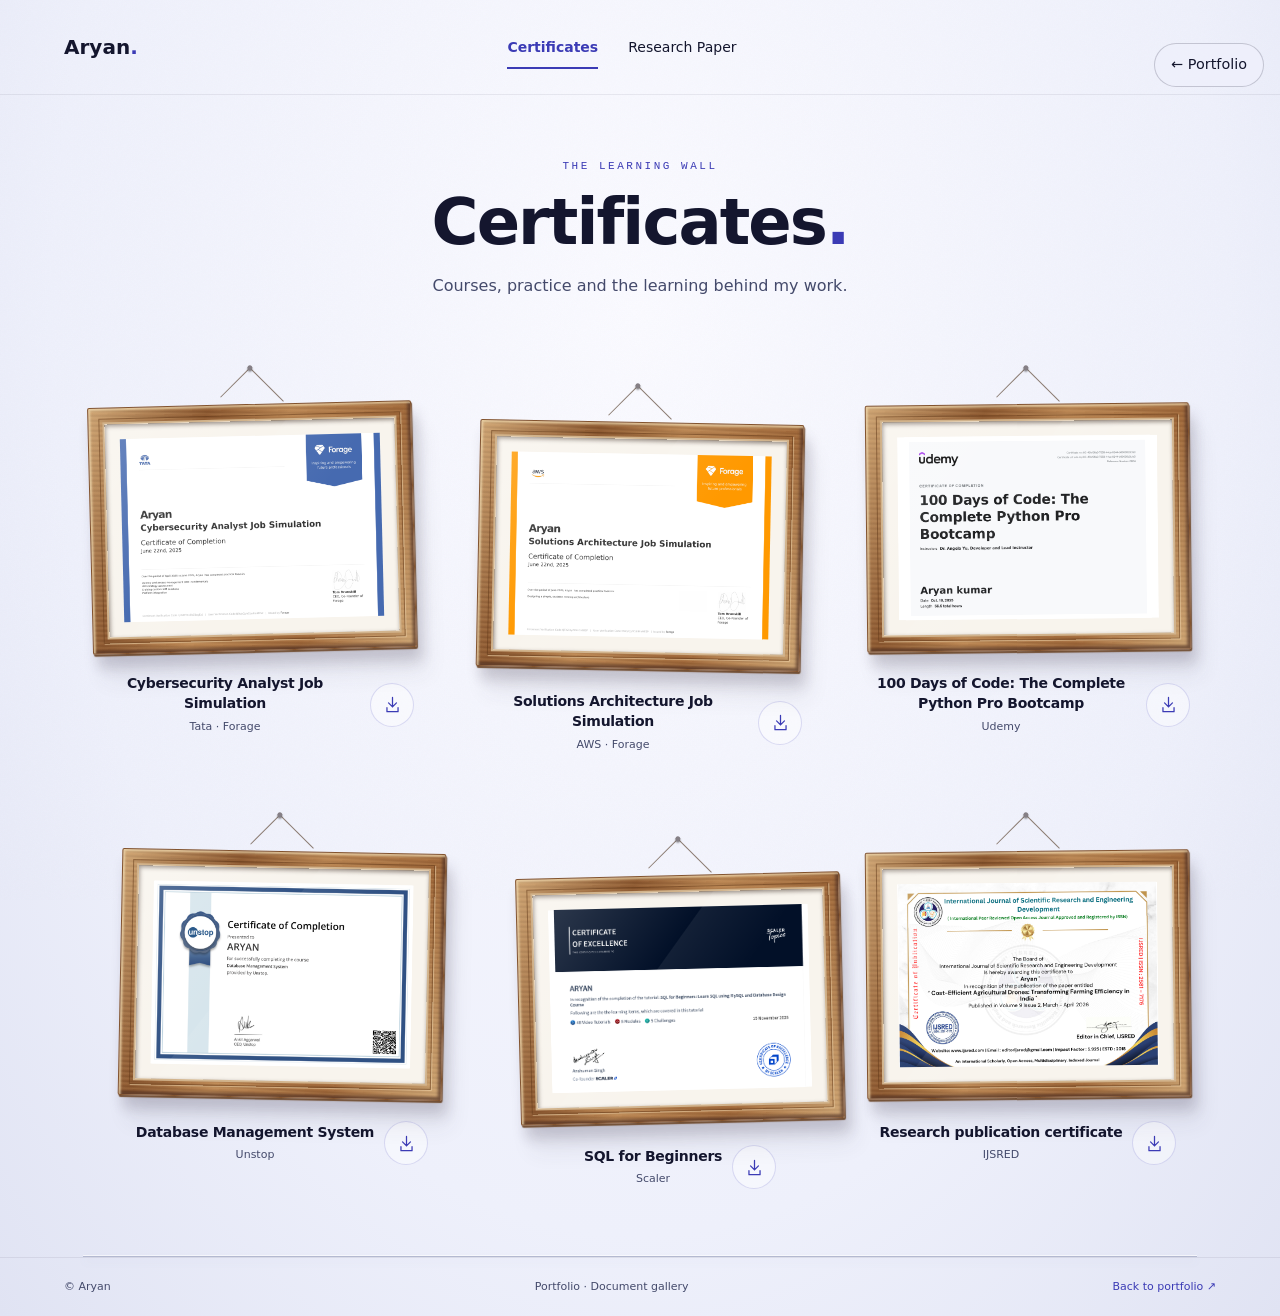
==== commit 9766af4c: "Update certificates.html to remove pending note Removed the note about the pending Udemy Python cour" ====
--- a/certificates.html
+++ b/certificates.html
@@ -1 +1 @@
-<!doctype html><html lang="en"><head><meta charset="utf-8"><meta name="viewport" content="width=device-width,initial-scale=1"><meta name="theme-color" content="#eef0fb"><title>Certificates · Aryan</title><link rel="stylesheet" href="style.css"><link rel="stylesheet" href="gallery.css"></head><body class="gallery-page" data-kind="certificates"><a class="skip-gallery" href="#wall">Skip to frames</a><header class="gallery-nav"><a class="logo" href="index.html">Aryan<span>.</span></a><div><a href="certificates.html" aria-current="page">Certificates</a><a href="research.html" >Research Paper</a></div><a class="back" href="index.html">← Portfolio</a></header><main><div class="gallery-heading"><p class="eyebrow">The learning wall</p><h1>Certificates<span>.</span></h1><p>Courses, practice and the learning behind my work.</p><span class="gallery-hint">Click a frame to bring it closer</span></div><div class="gallery-wall" id="wall"></div><p class="gallery-note">Five original certificates added. The Udemy Python course certificate image is still pending.</p></main><footer class="gallery-footer"><span>© Aryan</span><span>Portfolio · Document gallery</span><a href="index.html">Back to portfolio ↗</a></footer><dialog class="frame-viewer" aria-label="Document preview"><button class="viewer-close" aria-label="Close preview" type="button">×</button><div class="viewer-stage"><div class="viewer-frame wood-frame"></div><div class="viewer-caption"><div><p class="viewer-issuer"></p><h2></h2><p class="viewer-note"></p></div><div class="viewer-download"></div></div></div></dialog><script src="gallery.js"></script></body></html>
+<!doctype html><html lang="en"><head><meta charset="utf-8"><meta name="viewport" content="width=device-width,initial-scale=1"><meta name="theme-color" content="#eef0fb"><title>Certificates · Aryan</title><link rel="stylesheet" href="style.css"><link rel="stylesheet" href="gallery.css"></head><body class="gallery-page" data-kind="certificates"><a class="skip-gallery" href="#wall">Skip to frames</a><header class="gallery-nav"><a class="logo" href="index.html">Aryan<span>.</span></a><div><a href="certificates.html" aria-current="page">Certificates</a><a href="research.html" >Research Paper</a></div><a class="back" href="index.html">← Portfolio</a></header><main><div class="gallery-heading"><p class="eyebrow">The learning wall</p><h1>Certificates<span>.</span></h1><p>Courses, practice and the learning behind my work.</p></div><div class="gallery-wall" id="wall"></div></main><footer class="gallery-footer"><span>© Aryan</span><span>Portfolio · Document gallery</span><a href="index.html">Back to portfolio ↗</a></footer><dialog class="frame-viewer" aria-label="Document preview"><button class="viewer-close" aria-label="Close preview" type="button">×</button><div class="viewer-stage"><div class="viewer-frame wood-frame"></div><div class="viewer-caption"><div><p class="viewer-issuer"></p><h2></h2><p class="viewer-note"></p></div><div class="viewer-download"></div></div></div></dialog><script src="gallery.js"></script></body></html>
